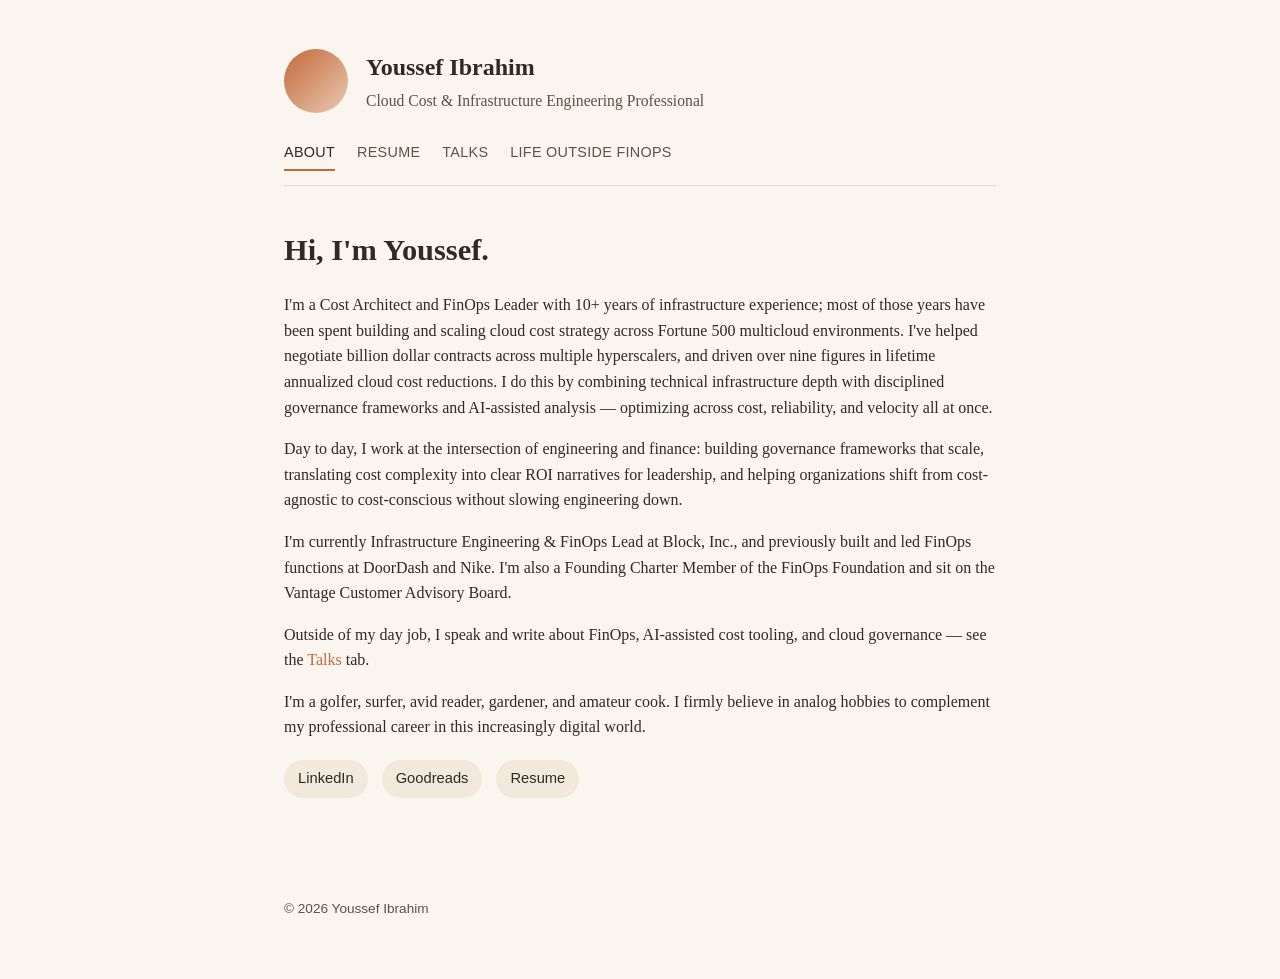
==== index.html @ 5b2ead0a "Initial site: About, Resume, Talks, Life Outside FinOps" ====
<!DOCTYPE html>
<html lang="en">
<head>
<meta charset="UTF-8">
<meta name="viewport" content="width=device-width, initial-scale=1.0">
<title>Youssef Ibrahim</title>
<link rel="stylesheet" href="style.css">
</head>
<body>

<header class="site-header">
  <div class="brand-row">
    <div class="avatar"></div>
    <div>
      <p class="brand-name">Youssef Ibrahim</p>
      <p class="brand-tagline">Cloud Cost &amp; Infrastructure Engineering Professional</p>
    </div>
  </div>
  <nav class="site-nav">
    <a href="index.html" class="active">About</a>
    <a href="resume.html">Resume</a>
    <a href="talks.html">Talks</a>
    <a href="outside.html">Life Outside FinOps</a>
  </nav>
</header>

<main class="wrap">
  <h1>Hi, I'm Youssef.</h1>

  <p>I'm a Cost Architect and FinOps Leader with 10+ years of infrastructure experience; most
  of those years have been spent building and scaling cloud cost strategy across Fortune 500
  multicloud environments. I've helped negotiate billion dollar contracts across multiple
  hyperscalers, and driven over nine figures in lifetime annualized cloud cost reductions. I
  do this by combining technical infrastructure depth with disciplined governance frameworks
  and AI-assisted analysis &mdash; optimizing across cost, reliability, and velocity all at
  once.</p>

  <p>Day to day, I work at the intersection of engineering and finance: building governance
  frameworks that scale, translating cost complexity into clear ROI narratives for
  leadership, and helping organizations shift from cost-agnostic to cost-conscious without
  slowing engineering down.</p>

  <p>I'm currently Infrastructure Engineering &amp; FinOps Lead at Block, Inc., and previously
  built and led FinOps functions at DoorDash and Nike. I'm also a Founding Charter Member of
  the FinOps Foundation and sit on the Vantage Customer Advisory Board.</p>

  <p>Outside of my day job, I speak and write about FinOps, AI-assisted cost tooling, and
  cloud governance &mdash; see the <a href="talks.html">Talks</a> tab.</p>

  <p>I'm a golfer, surfer, avid reader, gardener, and amateur cook. I firmly believe in analog
  hobbies to complement my professional career in this increasingly digital world.</p>

  <div class="links-row">
    <a href="https://www.linkedin.com/in/yousseftibrahim/" target="_blank" rel="noopener">LinkedIn</a>
    <a href="https://www.goodreads.com/user/show/31605655-youssef-ibrahim" target="_blank" rel="noopener">Goodreads</a>
    <a href="resume.html">Resume</a>
  </div>
</main>

<footer class="site-footer">
  &copy; <span id="year"></span> Youssef Ibrahim
</footer>

<script>document.getElementById('year').textContent = new Date().getFullYear();</script>
</body>
</html>
---- style.css ----
:root {
  --cream: #faf6ef;
  --cream-deep: #f1e9db;
  --ink: #2e2a24;
  --ink-soft: #5a5346;
  --accent: #c4693a;
  --accent-soft: #e8c9b3;
  --line: #e4dac8;
  --max: 760px;
}

* { box-sizing: border-box; }

html, body {
  margin: 0;
  padding: 0;
  background: var(--cream);
  color: var(--ink);
  font-family: "Iowan Old Style", "Palatino Linotype", Palatino, Georgia, serif;
  line-height: 1.6;
}

a { color: var(--accent); text-decoration: none; }
a:hover { text-decoration: underline; }

.wrap {
  max-width: var(--max);
  margin: 0 auto;
  padding: 0 24px 80px;
}

header.site-header {
  padding: 48px 24px 0;
  max-width: var(--max);
  margin: 0 auto;
}

.brand-row {
  display: flex;
  align-items: center;
  gap: 18px;
  margin-bottom: 28px;
}

.avatar {
  width: 64px;
  height: 64px;
  border-radius: 50%;
  background: linear-gradient(135deg, var(--accent), var(--accent-soft));
  flex-shrink: 0;
}

.brand-name {
  font-size: 1.5rem;
  font-weight: 600;
  margin: 0;
}

.brand-tagline {
  margin: 2px 0 0;
  color: var(--ink-soft);
  font-size: 0.98rem;
}

nav.site-nav {
  display: flex;
  gap: 22px;
  border-bottom: 1px solid var(--line);
  padding-bottom: 14px;
  margin-bottom: 40px;
  font-family: -apple-system, BlinkMacSystemFont, "Segoe UI", sans-serif;
  font-size: 0.9rem;
  letter-spacing: 0.02em;
  text-transform: uppercase;
}

nav.site-nav a {
  color: var(--ink-soft);
  padding-bottom: 4px;
}

nav.site-nav a.active {
  color: var(--ink);
  border-bottom: 2px solid var(--accent);
}

h1 {
  font-size: 1.9rem;
  margin: 0 0 18px;
}

h2 {
  font-size: 1.25rem;
  margin: 40px 0 12px;
  color: var(--ink);
  border-left: 3px solid var(--accent);
  padding-left: 10px;
}

h3 {
  font-size: 1.05rem;
  margin: 0 0 2px;
}

.meta {
  font-family: -apple-system, BlinkMacSystemFont, "Segoe UI", sans-serif;
  font-size: 0.85rem;
  color: var(--ink-soft);
  margin-bottom: 8px;
}

.card {
  background: var(--cream-deep);
  border-radius: 14px;
  padding: 20px 22px;
  margin-bottom: 18px;
}

.links-row {
  display: flex;
  flex-wrap: wrap;
  gap: 14px;
  margin: 20px 0 0;
  font-family: -apple-system, BlinkMacSystemFont, "Segoe UI", sans-serif;
  font-size: 0.92rem;
}

.links-row a {
  background: var(--cream-deep);
  padding: 7px 14px;
  border-radius: 999px;
  color: var(--ink);
}

.links-row a:hover { background: var(--accent-soft); text-decoration: none; }

.button {
  display: inline-block;
  background: var(--accent);
  color: #fff !important;
  padding: 9px 18px;
  border-radius: 999px;
  font-family: -apple-system, BlinkMacSystemFont, "Segoe UI", sans-serif;
  font-size: 0.9rem;
  margin-top: 10px;
}
.button:hover { text-decoration: none; opacity: 0.9; }

.talk-thumb {
  display: block;
  width: 100%;
  border-radius: 10px;
  margin-bottom: 14px;
  aspect-ratio: 16 / 9;
  object-fit: cover;
}

ul.tight { margin: 6px 0 0; padding-left: 20px; }
ul.tight li { margin-bottom: 6px; }

.skills-grid {
  display: grid;
  gap: 14px;
}

.skill-cat {
  font-family: -apple-system, BlinkMacSystemFont, "Segoe UI", sans-serif;
}

.skill-cat b { color: var(--ink); }
.skill-cat span { color: var(--ink-soft); }

footer.site-footer {
  max-width: var(--max);
  margin: 0 auto;
  padding: 20px 24px 60px;
  color: var(--ink-soft);
  font-size: 0.85rem;
  font-family: -apple-system, BlinkMacSystemFont, "Segoe UI", sans-serif;
}
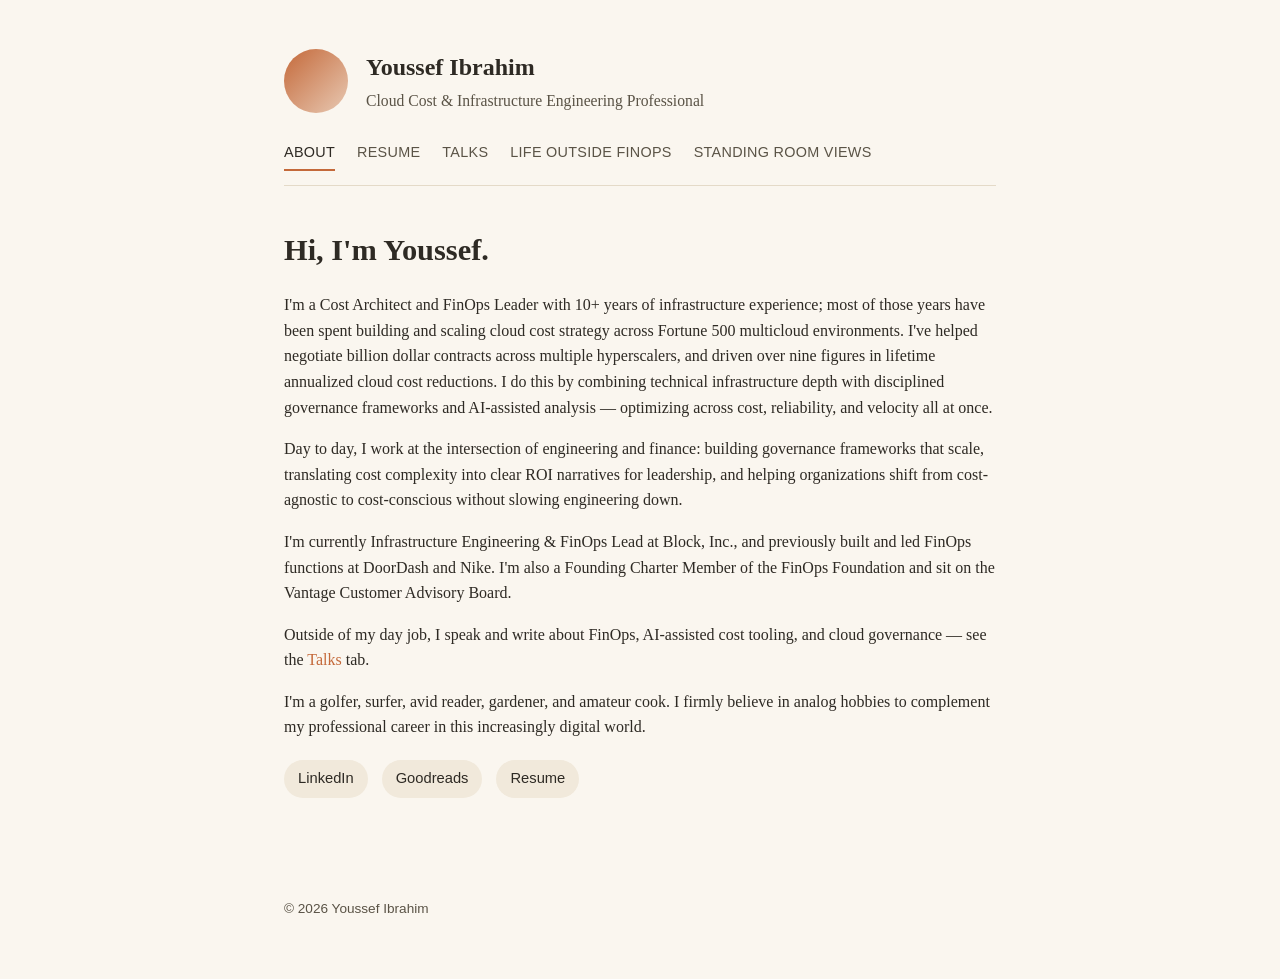
==== commit 3d010686: "Add Standing Room Views to main site nav" ====
--- a/index.html
+++ b/index.html
@@ -21,6 +21,7 @@
     <a href="resume.html">Resume</a>
     <a href="talks.html">Talks</a>
     <a href="outside.html">Life Outside FinOps</a>
+    <a href="https://yti93.github.io/standing-room-views/">Standing Room Views</a>
   </nav>
 </header>
 
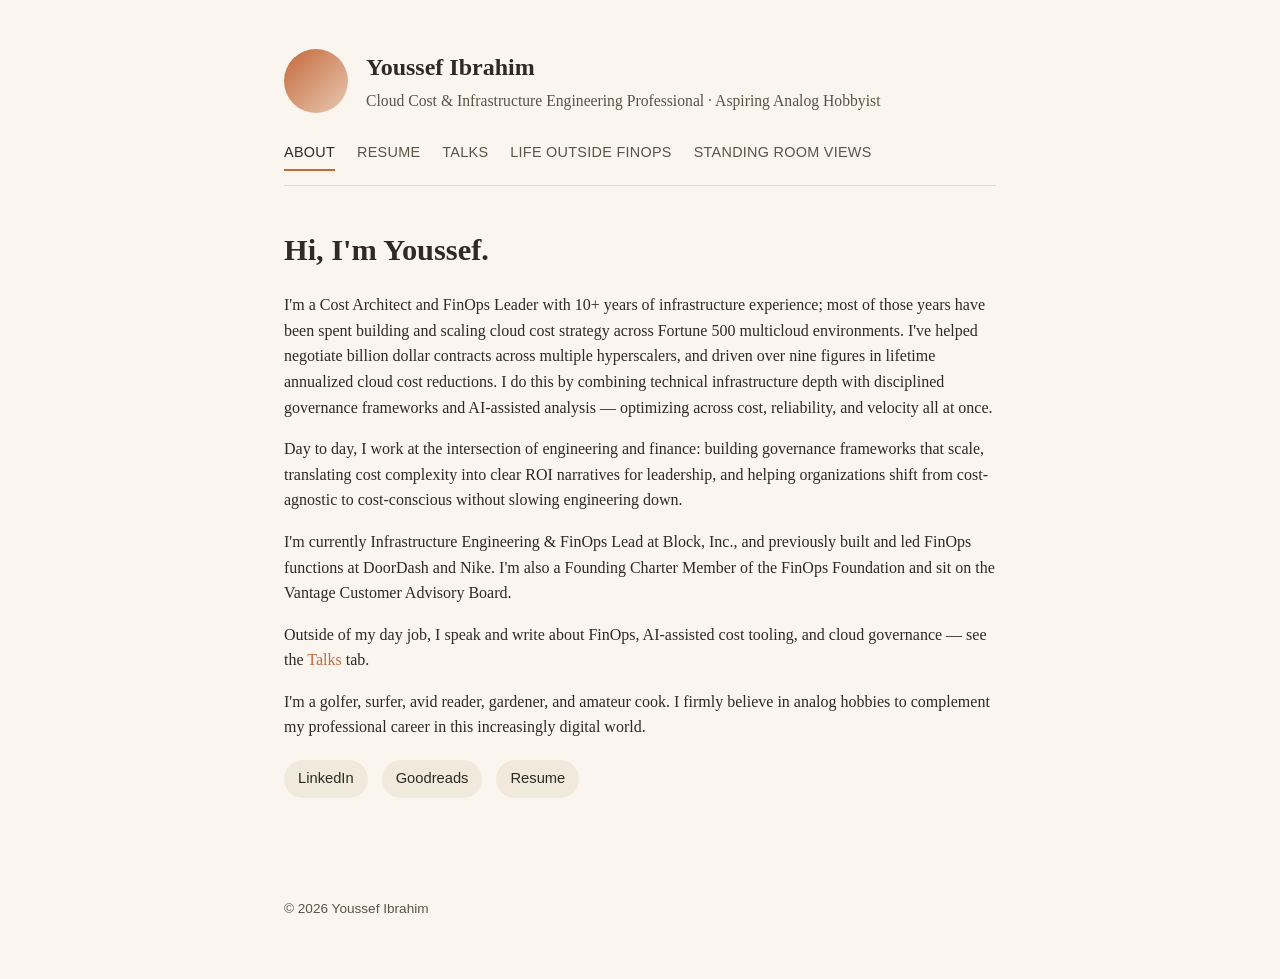
==== commit c68424c1: "Add 'Aspiring Analog Hobbyist' to header tagline" ====
--- a/index.html
+++ b/index.html
@@ -13,7 +13,7 @@
     <div class="avatar"></div>
     <div>
       <p class="brand-name">Youssef Ibrahim</p>
-      <p class="brand-tagline">Cloud Cost &amp; Infrastructure Engineering Professional</p>
+      <p class="brand-tagline">Cloud Cost &amp; Infrastructure Engineering Professional &middot; Aspiring Analog Hobbyist</p>
     </div>
   </div>
   <nav class="site-nav">
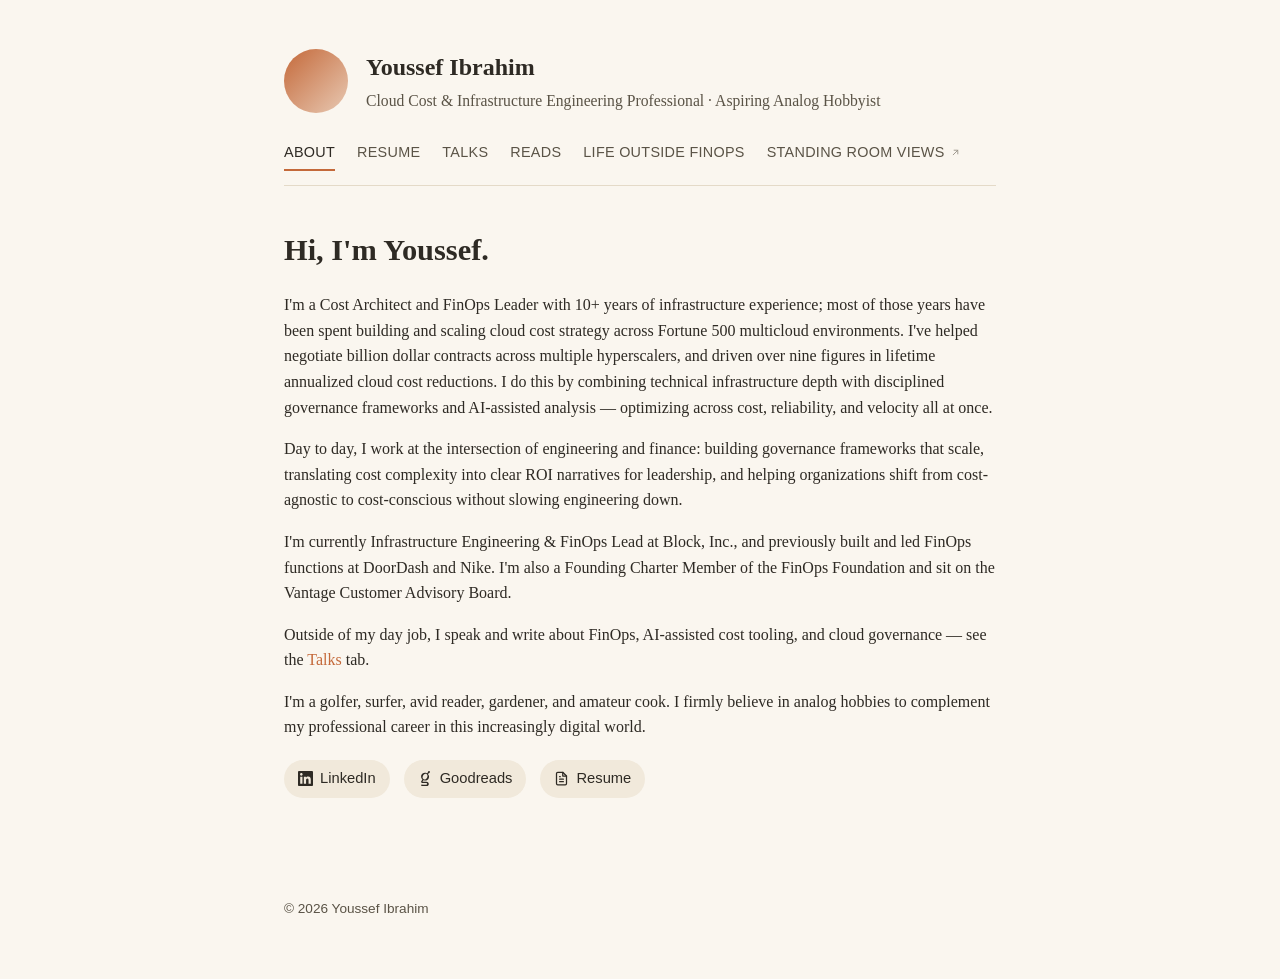
==== commit 2feab1a1: "Add icon-based external links and a Reads tab Adds inline SVG icons to external links (LinkedIn, Goo" ====
--- a/index.html
+++ b/index.html
@@ -20,8 +20,9 @@
     <a href="index.html" class="active">About</a>
     <a href="resume.html">Resume</a>
     <a href="talks.html">Talks</a>
+    <a href="reads.html">Reads</a>
     <a href="outside.html">Life Outside FinOps</a>
-    <a href="https://yti93.github.io/standing-room-views/">Standing Room Views</a>
+    <a href="https://yti93.github.io/standing-room-views/">Standing Room Views<svg class="nav-external-icon" fill="none" stroke="currentColor" stroke-width="2" stroke-linecap="round" stroke-linejoin="round" viewBox="0 0 24 24" xmlns="http://www.w3.org/2000/svg"><path d="M7 17L17 7M9 7h8v8"/></svg></a>
   </nav>
 </header>
 
@@ -52,9 +53,18 @@
   hobbies to complement my professional career in this increasingly digital world.</p>
 
   <div class="links-row">
-    <a href="https://www.linkedin.com/in/yousseftibrahim/" target="_blank" rel="noopener">LinkedIn</a>
-    <a href="https://www.goodreads.com/user/show/31605655-youssef-ibrahim" target="_blank" rel="noopener">Goodreads</a>
-    <a href="resume.html">Resume</a>
+    <a href="https://www.linkedin.com/in/yousseftibrahim/" target="_blank" rel="noopener">
+      <svg fill="currentColor" role="img" viewBox="0 0 24 24" xmlns="http://www.w3.org/2000/svg"><title>LinkedIn</title><path d="M20.447 20.452h-3.554v-5.569c0-1.328-.027-3.037-1.852-3.037-1.853 0-2.136 1.445-2.136 2.939v5.667H9.351V9h3.414v1.561h.046c.477-.9 1.637-1.85 3.37-1.85 3.601 0 4.267 2.37 4.267 5.455v6.286zM5.337 7.433c-1.144 0-2.063-.926-2.063-2.065 0-1.138.92-2.063 2.063-2.063 1.14 0 2.064.925 2.064 2.063 0 1.139-.925 2.065-2.064 2.065zm1.782 13.019H3.555V9h3.564v11.452zM22.225 0H1.771C.792 0 0 .774 0 1.729v20.542C0 23.227.792 24 1.771 24h20.451C23.2 24 24 23.227 24 22.271V1.729C24 .774 23.2 0 22.222 0h.003z"/></svg>
+      LinkedIn
+    </a>
+    <a href="https://www.goodreads.com/user/show/31605655-youssef-ibrahim" target="_blank" rel="noopener">
+      <svg fill="currentColor" role="img" viewBox="0 0 24 24" xmlns="http://www.w3.org/2000/svg"><title>Goodreads</title><path d="M17.346.026c.422-.083.859.037 1.179.325.346.284.55.705.557 1.153-.023.457-.247.88-.612 1.156l-2.182 1.748a.601.601 0 0 0-.255.43.52.52 0 0 0 .11.424 5.886 5.886 0 0 1 .832 6.58c-1.394 2.79-4.503 3.99-7.501 2.927a.792.792 0 0 0-.499-.01c-.224.07-.303.18-.453.383l-.014.02-.941 1.254s-.792.985.457.935c3.027-.119 3.817-.119 5.439-.01 2.641.18 3.806 1.903 3.806 3.275 0 1.623-1.036 3.383-3.809 3.383a117.46 117.46 0 0 0-5.517-.03c-.31.005-.597.013-.835.02-.228.006-.41.011-.52.011-.712 0-1.648-.186-1.66-1.068-.008-.729.624-1.12 1.11-1.172.43-.045.815.007 1.24.064.252.034.518.07.815.088.185.011.366.025.552.038.53.038 1.102.08 1.926.087.427.005.759.01 1.025.015.695.012.941.016 1.28-.015 1.248-.112 1.832-.61 1.832-1.376 0-.805-.584-1.264-1.698-1.414-1.564-.213-2.33-.163-3.72-.074a87.66 87.66 0 0 1-1.669.095c-.608.029-2.449.026-2.682-1.492-.053-.416-.073-1.116.807-2.325l.75-1.003c.36-.49.582-.898.053-1.559 0 0-.39-.468-.52-.638-1.215-1.587-1.512-4.08-.448-6.114 1.577-3.011 5.4-4.26 8.37-2.581.253.143.438.203.655.163.201-.032.27-.167.363-.344.02-.04.042-.082.067-.126.004-.01.241-.465.535-1.028l.734-1.41a1.493 1.493 0 0 1 1.041-.785ZM9.193 13.243c1.854.903 3.912.208 5.254-2.47 1.352-2.699.827-5.11-1.041-6.023C10.918 3.537 8.81 5.831 8.017 7.41c-1.355 2.698-.717 4.886 1.147 5.818Z"/></svg>
+      Goodreads
+    </a>
+    <a href="resume.html">
+      <svg fill="none" stroke="currentColor" stroke-width="2" stroke-linecap="round" stroke-linejoin="round" viewBox="0 0 24 24" xmlns="http://www.w3.org/2000/svg"><path d="M14 2H6a2 2 0 0 0-2 2v16a2 2 0 0 0 2 2h12a2 2 0 0 0 2-2V8z"/><path d="M14 2v6h6"/><path d="M9 13h6M9 17h6M9 9h1"/></svg>
+      Resume
+    </a>
   </div>
 </main>
 
--- a/style.css
+++ b/style.css
@@ -84,6 +84,14 @@
   border-bottom: 2px solid var(--accent);
 }
 
+.nav-external-icon {
+  width: 11px;
+  height: 11px;
+  margin-left: 5px;
+  vertical-align: -1px;
+  opacity: 0.6;
+}
+
 h1 {
   font-size: 1.9rem;
   margin: 0 0 18px;
@@ -116,6 +124,23 @@
   margin-bottom: 18px;
 }
 
+.card-header {
+  display: flex;
+  align-items: center;
+  gap: 12px;
+}
+
+.company-logo {
+  height: 36px;
+  width: auto;
+  max-width: 100px;
+  border-radius: 8px;
+  background: #fff;
+  padding: 4px;
+  flex-shrink: 0;
+  object-fit: contain;
+}
+
 .links-row {
   display: flex;
   flex-wrap: wrap;
@@ -126,6 +151,9 @@
 }
 
 .links-row a {
+  display: inline-flex;
+  align-items: center;
+  gap: 7px;
   background: var(--cream-deep);
   padding: 7px 14px;
   border-radius: 999px;
@@ -133,6 +161,12 @@
 }
 
 .links-row a:hover { background: var(--accent-soft); text-decoration: none; }
+
+.links-row svg {
+  width: 15px;
+  height: 15px;
+  flex-shrink: 0;
+}
 
 .button {
   display: inline-block;
@@ -170,6 +204,91 @@
 .skill-cat b { color: var(--ink); }
 .skill-cat span { color: var(--ink-soft); }
 
+.reads-stats {
+  display: flex;
+  flex-wrap: wrap;
+  gap: 12px;
+  margin: 28px 0 8px;
+}
+
+.reads-stat {
+  flex: 1 1 130px;
+  background: linear-gradient(160deg, var(--cream-deep), var(--accent-soft));
+  border-radius: 12px;
+  padding: 16px 18px;
+  text-align: center;
+}
+
+.reads-stat-num {
+  display: block;
+  font-family: "Iowan Old Style", "Palatino Linotype", Palatino, Georgia, serif;
+  font-size: 1.7rem;
+  font-weight: 700;
+  color: var(--accent);
+  line-height: 1.1;
+}
+
+.reads-stat-label {
+  display: block;
+  margin-top: 4px;
+  font-family: -apple-system, BlinkMacSystemFont, "Segoe UI", sans-serif;
+  font-size: 0.75rem;
+  text-transform: uppercase;
+  letter-spacing: 0.04em;
+  color: var(--ink-soft);
+}
+
+.reads-grid {
+  column-count: 2;
+  column-gap: 20px;
+  margin-top: 32px;
+}
+
+@media (max-width: 640px) {
+  .reads-grid { column-count: 1; }
+}
+
+.book-card {
+  display: flex;
+  gap: 14px;
+  align-items: flex-start;
+  break-inside: avoid;
+}
+
+.book-cover {
+  width: 84px;
+  flex-shrink: 0;
+  border-radius: 4px;
+  box-shadow: 0 8px 18px -6px rgba(46, 42, 36, 0.4);
+  transition: transform 0.15s ease;
+}
+
+.book-card:hover .book-cover {
+  transform: translateY(-3px) rotate(-1.5deg);
+}
+
+.book-info h3 {
+  font-size: 1rem;
+  line-height: 1.3;
+}
+
+.book-stars {
+  color: var(--accent);
+  letter-spacing: 1px;
+}
+
+.book-review {
+  margin: 10px 0 0;
+  padding-left: 12px;
+  border-left: 2px solid var(--accent-soft);
+  font-size: 0.88rem;
+  font-style: italic;
+  color: var(--ink-soft);
+}
+
+.book-review p { margin: 0 0 8px; }
+.book-review p:last-child { margin-bottom: 0; }
+
 footer.site-footer {
   max-width: var(--max);
   margin: 0 auto;
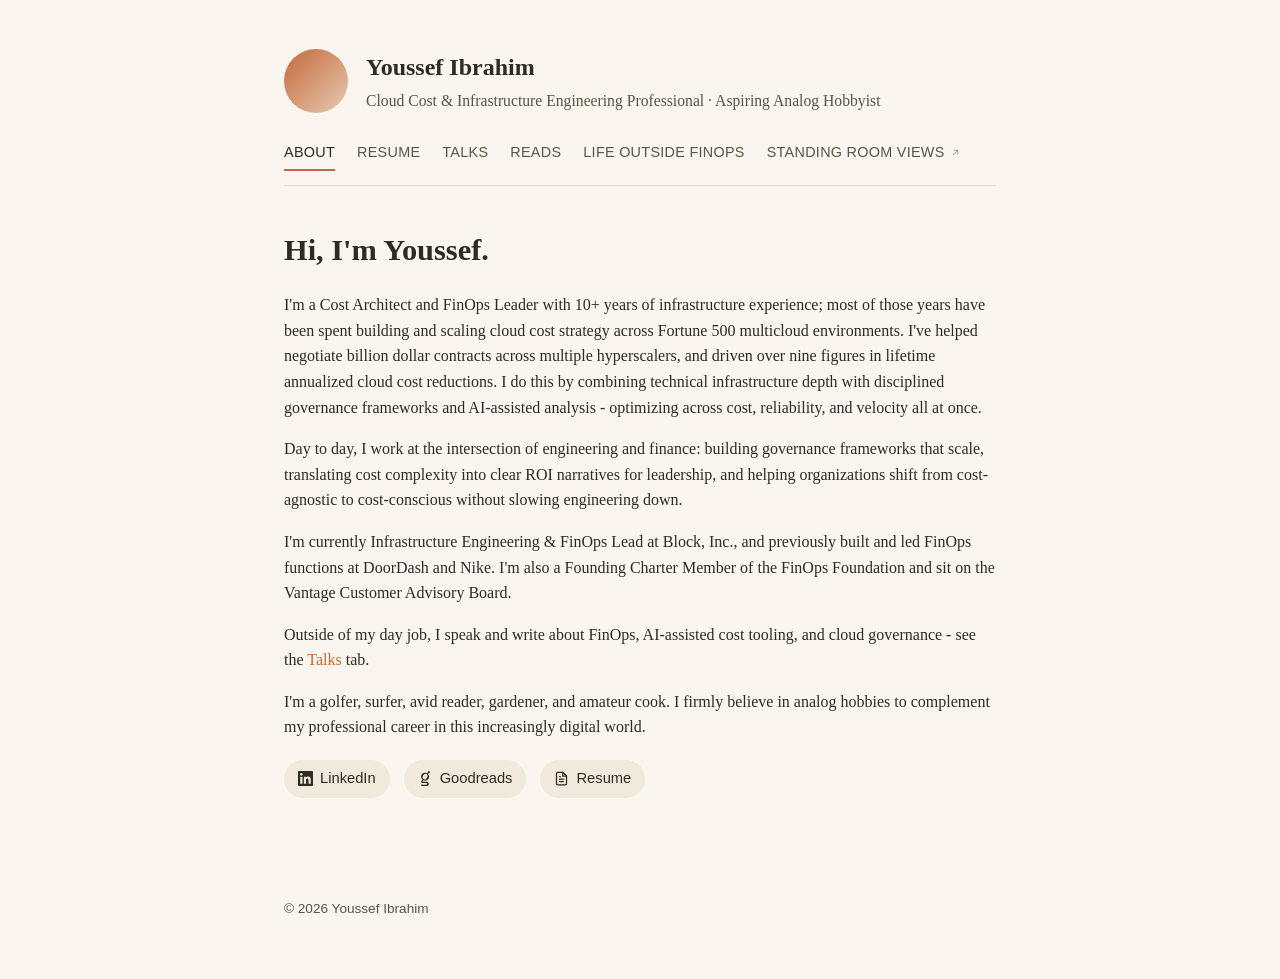
==== commit 93e6ecbb: "Replace em dashes with regular hyphens Co-Authored-By: Claude Sonnet 5 <noreply@anthropic.com> Claud" ====
--- a/index.html
+++ b/index.html
@@ -34,7 +34,7 @@
   multicloud environments. I've helped negotiate billion dollar contracts across multiple
   hyperscalers, and driven over nine figures in lifetime annualized cloud cost reductions. I
   do this by combining technical infrastructure depth with disciplined governance frameworks
-  and AI-assisted analysis &mdash; optimizing across cost, reliability, and velocity all at
+  and AI-assisted analysis - optimizing across cost, reliability, and velocity all at
   once.</p>
 
   <p>Day to day, I work at the intersection of engineering and finance: building governance
@@ -47,7 +47,7 @@
   the FinOps Foundation and sit on the Vantage Customer Advisory Board.</p>
 
   <p>Outside of my day job, I speak and write about FinOps, AI-assisted cost tooling, and
-  cloud governance &mdash; see the <a href="talks.html">Talks</a> tab.</p>
+  cloud governance - see the <a href="talks.html">Talks</a> tab.</p>
 
   <p>I'm a golfer, surfer, avid reader, gardener, and amateur cook. I firmly believe in analog
   hobbies to complement my professional career in this increasingly digital world.</p>
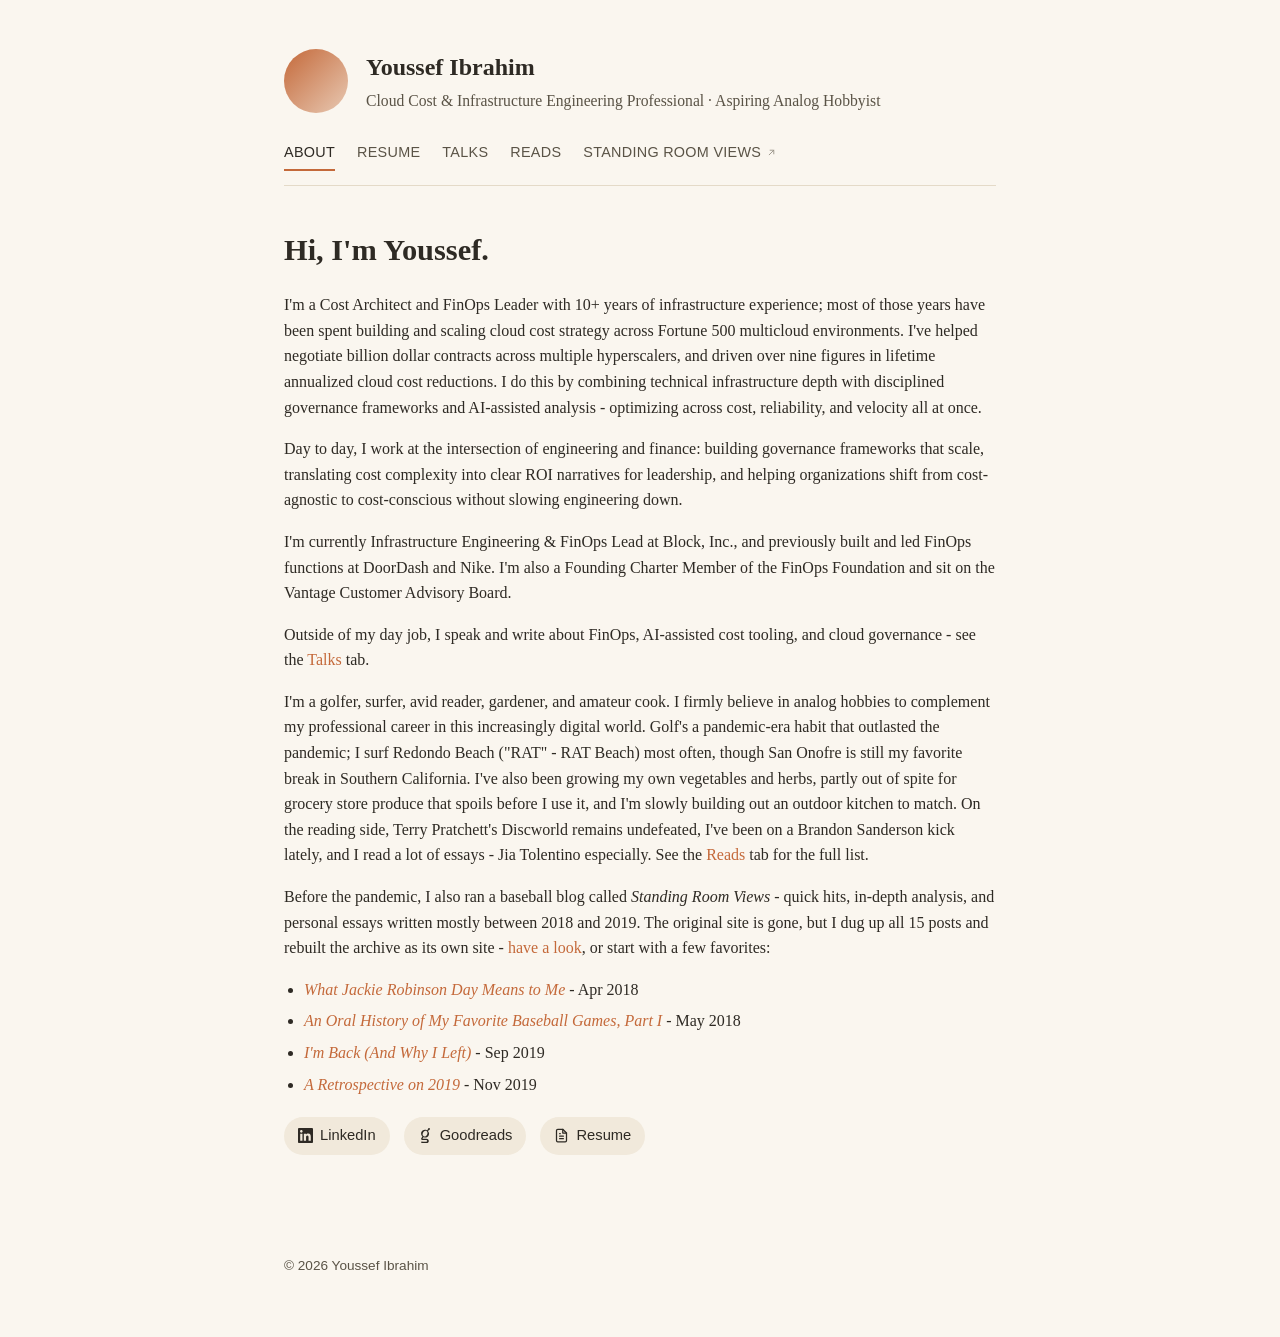
==== commit b3c33409: "Fold Life Outside FinOps into About, remove the standalone page Reads and the Standing Room Views ar" ====
--- a/index.html
+++ b/index.html
@@ -21,7 +21,6 @@
     <a href="resume.html">Resume</a>
     <a href="talks.html">Talks</a>
     <a href="reads.html">Reads</a>
-    <a href="outside.html">Life Outside FinOps</a>
     <a href="https://yti93.github.io/standing-room-views/">Standing Room Views<svg class="nav-external-icon" fill="none" stroke="currentColor" stroke-width="2" stroke-linecap="round" stroke-linejoin="round" viewBox="0 0 24 24" xmlns="http://www.w3.org/2000/svg"><path d="M7 17L17 7M9 7h8v8"/></svg></a>
   </nav>
 </header>
@@ -50,7 +49,27 @@
   cloud governance - see the <a href="talks.html">Talks</a> tab.</p>
 
   <p>I'm a golfer, surfer, avid reader, gardener, and amateur cook. I firmly believe in analog
-  hobbies to complement my professional career in this increasingly digital world.</p>
+  hobbies to complement my professional career in this increasingly digital world. Golf's a
+  pandemic-era habit that outlasted the pandemic; I surf Redondo Beach ("RAT" - RAT Beach)
+  most often, though San Onofre is still my favorite break in Southern California. I've also
+  been growing my own vegetables and herbs, partly out of spite for grocery store produce that
+  spoils before I use it, and I'm slowly building out an outdoor kitchen to match. On the
+  reading side, Terry Pratchett's Discworld remains undefeated, I've been on a Brandon
+  Sanderson kick lately, and I read a lot of essays - Jia Tolentino especially. See the
+  <a href="reads.html">Reads</a> tab for the full list.</p>
+
+  <p>Before the pandemic, I also ran a baseball blog called <em>Standing Room Views</em> -
+  quick hits, in-depth analysis, and personal essays written mostly between 2018 and 2019. The
+  original site is gone, but I dug up all 15 posts and rebuilt the archive as its own site -
+  <a href="https://yti93.github.io/standing-room-views/" target="_blank" rel="noopener">have a
+  look</a>, or start with a few favorites:</p>
+
+  <ul class="tight">
+    <li><a href="https://yti93.github.io/standing-room-views/2018/04/22/what-jackie-robinson-day-means-to-me/" target="_blank" rel="noopener"><em>What Jackie Robinson Day Means to Me</em></a> - Apr 2018</li>
+    <li><a href="https://yti93.github.io/standing-room-views/2018/05/10/an-oral-history-of-my-favorite-baseball-games-part-i/" target="_blank" rel="noopener"><em>An Oral History of My Favorite Baseball Games, Part I</em></a> - May 2018</li>
+    <li><a href="https://yti93.github.io/standing-room-views/2019/09/30/im-back-and-why-i-left/" target="_blank" rel="noopener"><em>I'm Back (And Why I Left)</em></a> - Sep 2019</li>
+    <li><a href="https://yti93.github.io/standing-room-views/2019/11/05/a-retrospective-on-2019/" target="_blank" rel="noopener"><em>A Retrospective on 2019</em></a> - Nov 2019</li>
+  </ul>
 
   <div class="links-row">
     <a href="https://www.linkedin.com/in/yousseftibrahim/" target="_blank" rel="noopener">
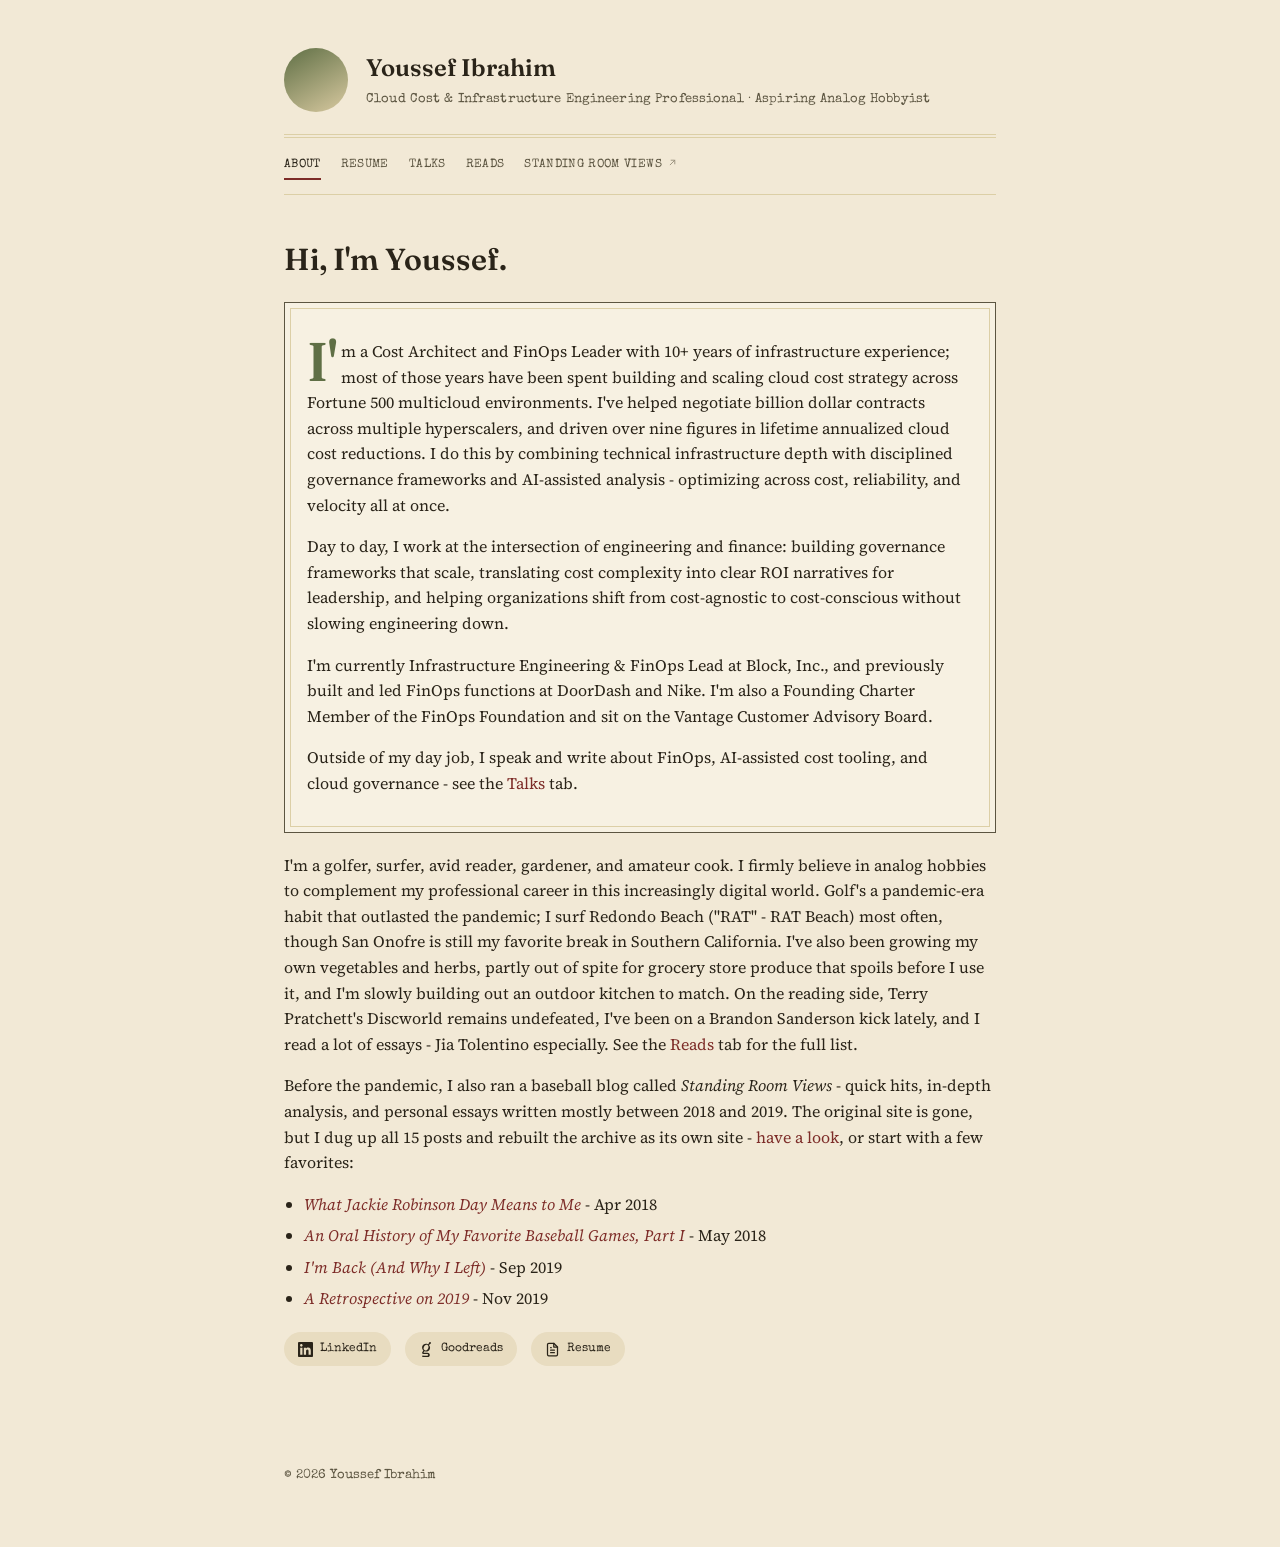
==== commit f809711c: "Apply the Herbarium theme site-wide Replaces the cream/terracotta look with the approved Herbarium d" ====
--- a/index.html
+++ b/index.html
@@ -4,6 +4,7 @@
 <meta charset="UTF-8">
 <meta name="viewport" content="width=device-width, initial-scale=1.0">
 <title>Youssef Ibrahim</title>
+<link rel="stylesheet" href="https://fonts.googleapis.com/css2?family=Fraunces:ital,opsz,wght@0,9..144,440;0,9..144,600;1,9..144,500&family=Source+Serif+4:opsz,wght@8..60,400;8..60,600&family=Cormorant+Garamond:ital,wght@0,500;1,500;1,600&family=Special+Elite&display=swap">
 <link rel="stylesheet" href="style.css">
 </head>
 <body>
@@ -16,6 +17,7 @@
       <p class="brand-tagline">Cloud Cost &amp; Infrastructure Engineering Professional &middot; Aspiring Analog Hobbyist</p>
     </div>
   </div>
+  <div class="rule-pair"></div>
   <nav class="site-nav">
     <a href="index.html" class="active">About</a>
     <a href="resume.html">Resume</a>
@@ -28,25 +30,27 @@
 <main class="wrap">
   <h1>Hi, I'm Youssef.</h1>
 
-  <p>I'm a Cost Architect and FinOps Leader with 10+ years of infrastructure experience; most
-  of those years have been spent building and scaling cloud cost strategy across Fortune 500
-  multicloud environments. I've helped negotiate billion dollar contracts across multiple
-  hyperscalers, and driven over nine figures in lifetime annualized cloud cost reductions. I
-  do this by combining technical infrastructure depth with disciplined governance frameworks
-  and AI-assisted analysis - optimizing across cost, reliability, and velocity all at
-  once.</p>
+  <div class="card dropcap">
+    <p>I'm a Cost Architect and FinOps Leader with 10+ years of infrastructure experience; most
+    of those years have been spent building and scaling cloud cost strategy across Fortune 500
+    multicloud environments. I've helped negotiate billion dollar contracts across multiple
+    hyperscalers, and driven over nine figures in lifetime annualized cloud cost reductions. I
+    do this by combining technical infrastructure depth with disciplined governance frameworks
+    and AI-assisted analysis - optimizing across cost, reliability, and velocity all at
+    once.</p>
 
-  <p>Day to day, I work at the intersection of engineering and finance: building governance
-  frameworks that scale, translating cost complexity into clear ROI narratives for
-  leadership, and helping organizations shift from cost-agnostic to cost-conscious without
-  slowing engineering down.</p>
+    <p>Day to day, I work at the intersection of engineering and finance: building governance
+    frameworks that scale, translating cost complexity into clear ROI narratives for
+    leadership, and helping organizations shift from cost-agnostic to cost-conscious without
+    slowing engineering down.</p>
 
-  <p>I'm currently Infrastructure Engineering &amp; FinOps Lead at Block, Inc., and previously
-  built and led FinOps functions at DoorDash and Nike. I'm also a Founding Charter Member of
-  the FinOps Foundation and sit on the Vantage Customer Advisory Board.</p>
+    <p>I'm currently Infrastructure Engineering &amp; FinOps Lead at Block, Inc., and previously
+    built and led FinOps functions at DoorDash and Nike. I'm also a Founding Charter Member of
+    the FinOps Foundation and sit on the Vantage Customer Advisory Board.</p>
 
-  <p>Outside of my day job, I speak and write about FinOps, AI-assisted cost tooling, and
-  cloud governance - see the <a href="talks.html">Talks</a> tab.</p>
+    <p>Outside of my day job, I speak and write about FinOps, AI-assisted cost tooling, and
+    cloud governance - see the <a href="talks.html">Talks</a> tab.</p>
+  </div>
 
   <p>I'm a golfer, surfer, avid reader, gardener, and amateur cook. I firmly believe in analog
   hobbies to complement my professional career in this increasingly digital world. Golf's a
--- a/style.css
+++ b/style.css
@@ -1,12 +1,18 @@
 :root {
-  --cream: #faf6ef;
-  --cream-deep: #f1e9db;
-  --ink: #2e2a24;
-  --ink-soft: #5a5346;
-  --accent: #c4693a;
-  --accent-soft: #e8c9b3;
-  --line: #e4dac8;
+  --cream: #f2e9d6;
+  --cream-deep: #e8dcc0;
+  --specimen: #f7f1e2;
+  --ink: #2a2419;
+  --ink-soft: #5c5541;
+  --accent: #5f6f45;
+  --accent-deep: #7d2c28;
+  --accent-soft: #d8c9a0;
+  --line: #dccfa6;
   --max: 760px;
+  --font-display: 'Fraunces', "Iowan Old Style", Georgia, serif;
+  --font-body: 'Source Serif 4', "Iowan Old Style", Georgia, serif;
+  --font-tagline: 'Cormorant Garamond', Georgia, serif;
+  --font-label: 'Special Elite', "Courier New", monospace;
 }
 
 * { box-sizing: border-box; }
@@ -16,11 +22,11 @@
   padding: 0;
   background: var(--cream);
   color: var(--ink);
-  font-family: "Iowan Old Style", "Palatino Linotype", Palatino, Georgia, serif;
+  font-family: var(--font-body);
   line-height: 1.6;
 }
 
-a { color: var(--accent); text-decoration: none; }
+a { color: var(--accent-deep); text-decoration: none; }
 a:hover { text-decoration: underline; }
 
 .wrap {
@@ -39,38 +45,49 @@
   display: flex;
   align-items: center;
   gap: 18px;
-  margin-bottom: 28px;
+  margin-bottom: 22px;
 }
 
 .avatar {
   width: 64px;
   height: 64px;
   border-radius: 50%;
-  background: linear-gradient(135deg, var(--accent), var(--accent-soft));
+  background: linear-gradient(150deg, var(--accent), var(--accent-soft));
   flex-shrink: 0;
 }
 
 .brand-name {
+  font-family: var(--font-display);
   font-size: 1.5rem;
   font-weight: 600;
   margin: 0;
 }
 
 .brand-tagline {
-  margin: 2px 0 0;
-  color: var(--ink-soft);
-  font-size: 0.98rem;
+  margin: 3px 0 0;
+  color: var(--ink-soft);
+  font-family: var(--font-label);
+  font-size: 0.8rem;
+  letter-spacing: 0.01em;
+}
+
+.rule-pair {
+  border-top: 1px solid var(--line);
+  border-bottom: 1px solid var(--line);
+  height: 4px;
+  margin: 0 0 18px;
 }
 
 nav.site-nav {
   display: flex;
-  gap: 22px;
+  flex-wrap: wrap;
+  gap: 20px;
   border-bottom: 1px solid var(--line);
   padding-bottom: 14px;
   margin-bottom: 40px;
-  font-family: -apple-system, BlinkMacSystemFont, "Segoe UI", sans-serif;
-  font-size: 0.9rem;
-  letter-spacing: 0.02em;
+  font-family: var(--font-label);
+  font-size: 0.72rem;
+  letter-spacing: 0.03em;
   text-transform: uppercase;
 }
 
@@ -81,7 +98,7 @@
 
 nav.site-nav a.active {
   color: var(--ink);
-  border-bottom: 2px solid var(--accent);
+  border-bottom: 2px solid var(--accent-deep);
 }
 
 .nav-external-icon {
@@ -93,48 +110,79 @@
 }
 
 h1 {
+  font-family: var(--font-display);
+  font-weight: 600;
   font-size: 1.9rem;
   margin: 0 0 18px;
+  text-wrap: balance;
 }
 
 h2 {
+  font-family: var(--font-display);
+  font-weight: 600;
   font-size: 1.25rem;
-  margin: 40px 0 12px;
+  margin: 40px 0 14px;
   color: var(--ink);
-  border-left: 3px solid var(--accent);
+  border-left: 3px solid var(--accent-deep);
   padding-left: 10px;
 }
 
 h3 {
+  font-family: var(--font-display);
+  font-weight: 600;
   font-size: 1.05rem;
   margin: 0 0 2px;
 }
 
 .meta {
-  font-family: -apple-system, BlinkMacSystemFont, "Segoe UI", sans-serif;
-  font-size: 0.85rem;
+  font-family: var(--font-label);
+  font-size: 0.72rem;
+  letter-spacing: 0.02em;
+  text-transform: uppercase;
   color: var(--ink-soft);
   margin-bottom: 8px;
 }
 
+.dropcap p:first-of-type::first-letter {
+  float: left;
+  font-family: var(--font-display);
+  font-size: 3.4em;
+  line-height: 0.78;
+  padding: 0.04em 0.08em 0 0;
+  color: var(--accent);
+  font-weight: 600;
+}
+
 .card {
-  background: var(--cream-deep);
-  border-radius: 14px;
-  padding: 20px 22px;
-  margin-bottom: 18px;
+  background: var(--specimen);
+  border: 1px solid var(--ink-soft);
+  padding: 20px 22px 19px;
+  margin-bottom: 20px;
+  position: relative;
+}
+
+.card::before {
+  content: "";
+  position: absolute;
+  inset: 5px;
+  border: 1px solid var(--line);
+  pointer-events: none;
 }
 
 .card-header {
   display: flex;
   align-items: center;
   gap: 12px;
-}
+  position: relative;
+}
+
+.card > *:not(.card-header) { position: relative; }
 
 .company-logo {
   height: 36px;
   width: auto;
   max-width: 100px;
-  border-radius: 8px;
+  border-radius: 6px;
   background: #fff;
   padding: 4px;
   flex-shrink: 0;
@@ -146,8 +194,8 @@
   flex-wrap: wrap;
   gap: 14px;
   margin: 20px 0 0;
-  font-family: -apple-system, BlinkMacSystemFont, "Segoe UI", sans-serif;
-  font-size: 0.92rem;
+  font-family: var(--font-label);
+  font-size: 0.78rem;
 }
 
 .links-row a {
@@ -170,12 +218,12 @@
 
 .button {
   display: inline-block;
-  background: var(--accent);
+  background: var(--accent-deep);
   color: #fff !important;
   padding: 9px 18px;
   border-radius: 999px;
-  font-family: -apple-system, BlinkMacSystemFont, "Segoe UI", sans-serif;
-  font-size: 0.9rem;
+  font-family: var(--font-label);
+  font-size: 0.8rem;
   margin-top: 10px;
 }
 .button:hover { text-decoration: none; opacity: 0.9; }
@@ -183,10 +231,11 @@
 .talk-thumb {
   display: block;
   width: 100%;
-  border-radius: 10px;
+  border-radius: 4px;
   margin-bottom: 14px;
   aspect-ratio: 16 / 9;
   object-fit: cover;
+  position: relative;
 }
 
 ul.tight { margin: 6px 0 0; padding-left: 20px; }
@@ -198,10 +247,10 @@
 }
 
 .skill-cat {
-  font-family: -apple-system, BlinkMacSystemFont, "Segoe UI", sans-serif;
-}
-
-.skill-cat b { color: var(--ink); }
+  font-family: var(--font-body);
+}
+
+.skill-cat b { font-family: var(--font-display); color: var(--ink); }
 .skill-cat span { color: var(--ink-soft); }
 
 .reads-stats {
@@ -214,27 +263,27 @@
 .reads-stat {
   flex: 1 1 130px;
   background: linear-gradient(160deg, var(--cream-deep), var(--accent-soft));
-  border-radius: 12px;
-  padding: 16px 18px;
+  border: 1px solid var(--line);
+  padding: 15px 17px;
   text-align: center;
 }
 
 .reads-stat-num {
   display: block;
-  font-family: "Iowan Old Style", "Palatino Linotype", Palatino, Georgia, serif;
-  font-size: 1.7rem;
+  font-family: var(--font-display);
+  font-size: 1.6rem;
   font-weight: 700;
-  color: var(--accent);
+  color: var(--accent-deep);
   line-height: 1.1;
 }
 
 .reads-stat-label {
   display: block;
   margin-top: 4px;
-  font-family: -apple-system, BlinkMacSystemFont, "Segoe UI", sans-serif;
-  font-size: 0.75rem;
+  font-family: var(--font-label);
+  font-size: 0.65rem;
   text-transform: uppercase;
-  letter-spacing: 0.04em;
+  letter-spacing: 0.03em;
   color: var(--ink-soft);
 }
 
@@ -258,9 +307,10 @@
 .book-cover {
   width: 84px;
   flex-shrink: 0;
-  border-radius: 4px;
-  box-shadow: 0 8px 18px -6px rgba(46, 42, 36, 0.4);
+  border-radius: 3px;
+  box-shadow: 0 8px 18px -6px rgba(42, 36, 25, 0.4);
   transition: transform 0.15s ease;
+  position: relative;
 }
 
 .book-card:hover .book-cover {
@@ -273,7 +323,7 @@
 }
 
 .book-stars {
-  color: var(--accent);
+  color: var(--accent-deep);
   letter-spacing: 1px;
 }
 
@@ -294,6 +344,6 @@
   margin: 0 auto;
   padding: 20px 24px 60px;
   color: var(--ink-soft);
-  font-size: 0.85rem;
-  font-family: -apple-system, BlinkMacSystemFont, "Segoe UI", sans-serif;
-}
+  font-size: 0.8rem;
+  font-family: var(--font-label);
+}
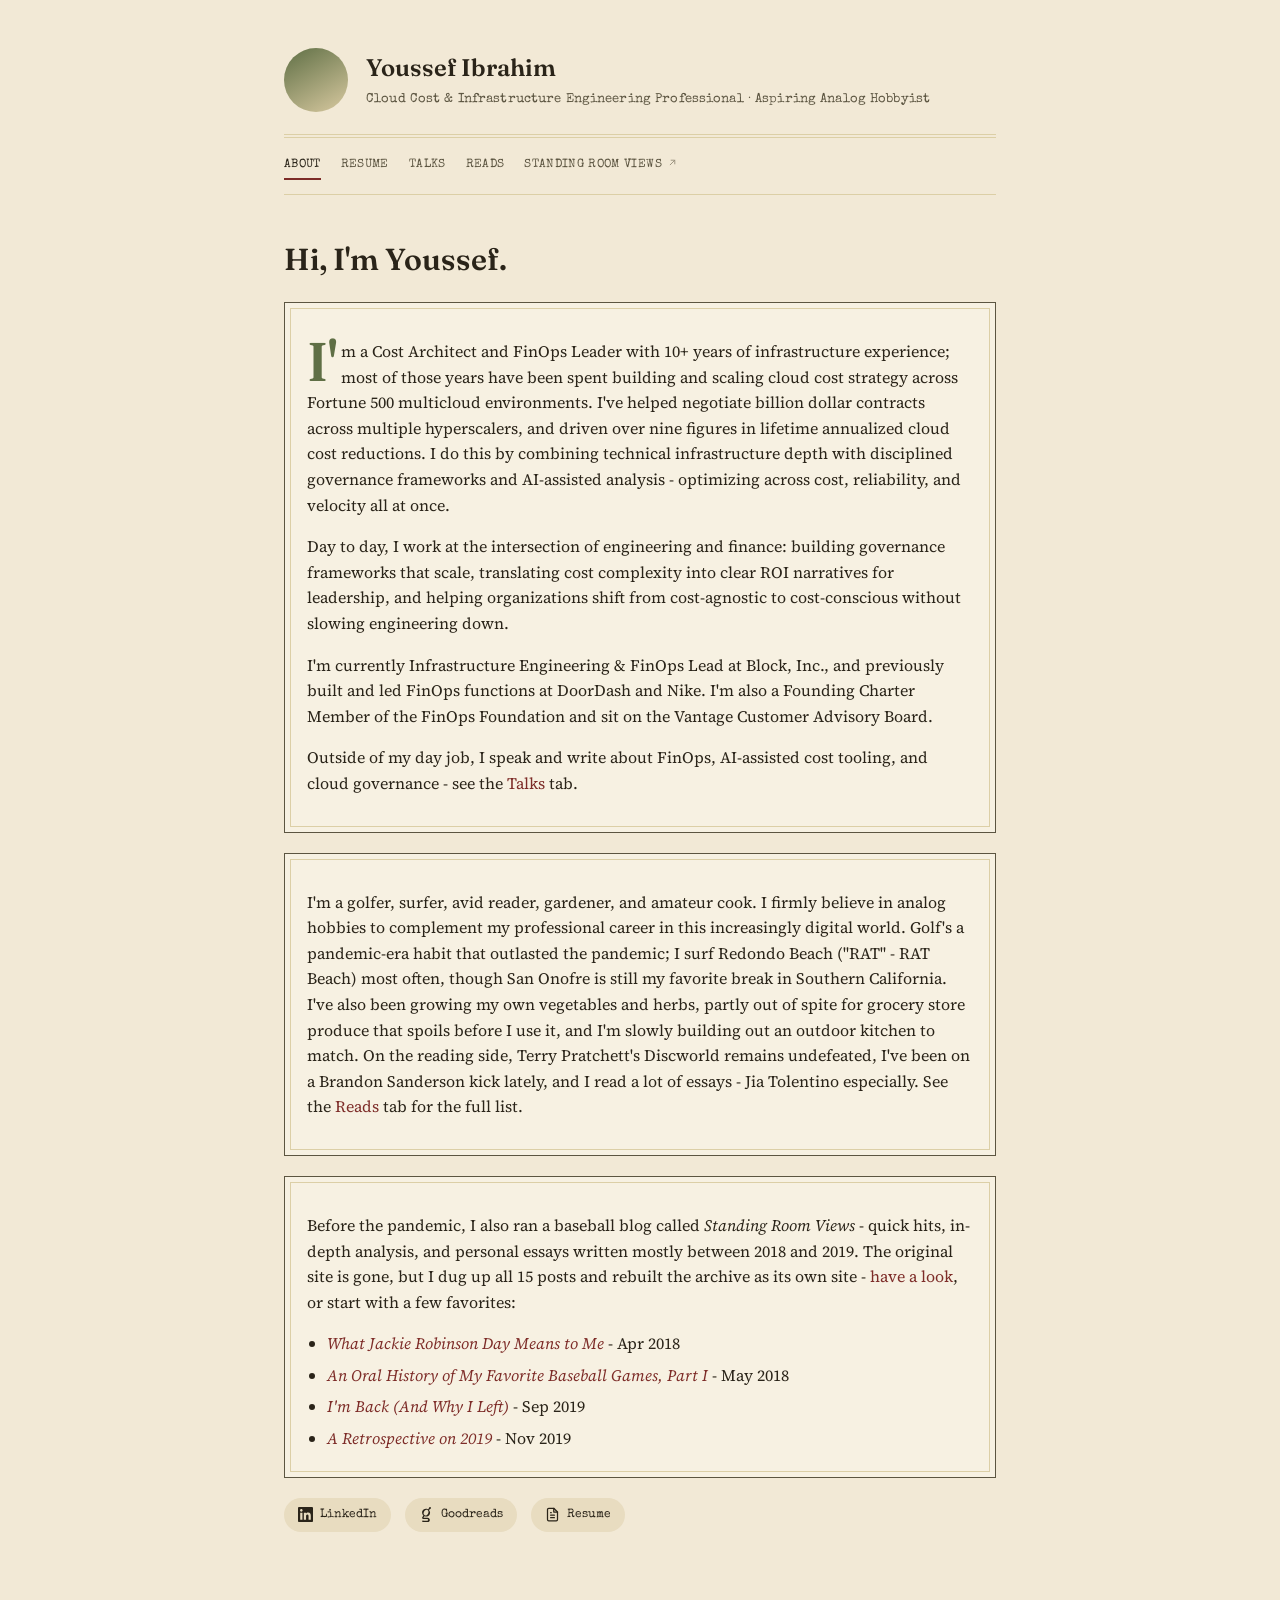
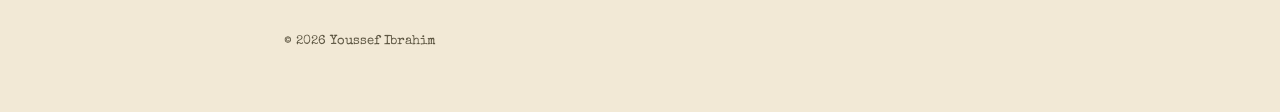
==== commit 01f5048d: "Box every section consistently on About and Resume The hobbies/blog paragraphs on About and the Skil" ====
--- a/index.html
+++ b/index.html
@@ -52,28 +52,32 @@
     cloud governance - see the <a href="talks.html">Talks</a> tab.</p>
   </div>
 
-  <p>I'm a golfer, surfer, avid reader, gardener, and amateur cook. I firmly believe in analog
-  hobbies to complement my professional career in this increasingly digital world. Golf's a
-  pandemic-era habit that outlasted the pandemic; I surf Redondo Beach ("RAT" - RAT Beach)
-  most often, though San Onofre is still my favorite break in Southern California. I've also
-  been growing my own vegetables and herbs, partly out of spite for grocery store produce that
-  spoils before I use it, and I'm slowly building out an outdoor kitchen to match. On the
-  reading side, Terry Pratchett's Discworld remains undefeated, I've been on a Brandon
-  Sanderson kick lately, and I read a lot of essays - Jia Tolentino especially. See the
-  <a href="reads.html">Reads</a> tab for the full list.</p>
+  <div class="card">
+    <p>I'm a golfer, surfer, avid reader, gardener, and amateur cook. I firmly believe in analog
+    hobbies to complement my professional career in this increasingly digital world. Golf's a
+    pandemic-era habit that outlasted the pandemic; I surf Redondo Beach ("RAT" - RAT Beach)
+    most often, though San Onofre is still my favorite break in Southern California. I've also
+    been growing my own vegetables and herbs, partly out of spite for grocery store produce that
+    spoils before I use it, and I'm slowly building out an outdoor kitchen to match. On the
+    reading side, Terry Pratchett's Discworld remains undefeated, I've been on a Brandon
+    Sanderson kick lately, and I read a lot of essays - Jia Tolentino especially. See the
+    <a href="reads.html">Reads</a> tab for the full list.</p>
+  </div>
 
-  <p>Before the pandemic, I also ran a baseball blog called <em>Standing Room Views</em> -
-  quick hits, in-depth analysis, and personal essays written mostly between 2018 and 2019. The
-  original site is gone, but I dug up all 15 posts and rebuilt the archive as its own site -
-  <a href="https://yti93.github.io/standing-room-views/" target="_blank" rel="noopener">have a
-  look</a>, or start with a few favorites:</p>
+  <div class="card">
+    <p>Before the pandemic, I also ran a baseball blog called <em>Standing Room Views</em> -
+    quick hits, in-depth analysis, and personal essays written mostly between 2018 and 2019. The
+    original site is gone, but I dug up all 15 posts and rebuilt the archive as its own site -
+    <a href="https://yti93.github.io/standing-room-views/" target="_blank" rel="noopener">have a
+    look</a>, or start with a few favorites:</p>
 
-  <ul class="tight">
-    <li><a href="https://yti93.github.io/standing-room-views/2018/04/22/what-jackie-robinson-day-means-to-me/" target="_blank" rel="noopener"><em>What Jackie Robinson Day Means to Me</em></a> - Apr 2018</li>
-    <li><a href="https://yti93.github.io/standing-room-views/2018/05/10/an-oral-history-of-my-favorite-baseball-games-part-i/" target="_blank" rel="noopener"><em>An Oral History of My Favorite Baseball Games, Part I</em></a> - May 2018</li>
-    <li><a href="https://yti93.github.io/standing-room-views/2019/09/30/im-back-and-why-i-left/" target="_blank" rel="noopener"><em>I'm Back (And Why I Left)</em></a> - Sep 2019</li>
-    <li><a href="https://yti93.github.io/standing-room-views/2019/11/05/a-retrospective-on-2019/" target="_blank" rel="noopener"><em>A Retrospective on 2019</em></a> - Nov 2019</li>
-  </ul>
+    <ul class="tight">
+      <li><a href="https://yti93.github.io/standing-room-views/2018/04/22/what-jackie-robinson-day-means-to-me/" target="_blank" rel="noopener"><em>What Jackie Robinson Day Means to Me</em></a> - Apr 2018</li>
+      <li><a href="https://yti93.github.io/standing-room-views/2018/05/10/an-oral-history-of-my-favorite-baseball-games-part-i/" target="_blank" rel="noopener"><em>An Oral History of My Favorite Baseball Games, Part I</em></a> - May 2018</li>
+      <li><a href="https://yti93.github.io/standing-room-views/2019/09/30/im-back-and-why-i-left/" target="_blank" rel="noopener"><em>I'm Back (And Why I Left)</em></a> - Sep 2019</li>
+      <li><a href="https://yti93.github.io/standing-room-views/2019/11/05/a-retrospective-on-2019/" target="_blank" rel="noopener"><em>A Retrospective on 2019</em></a> - Nov 2019</li>
+    </ul>
+  </div>
 
   <div class="links-row">
     <a href="https://www.linkedin.com/in/yousseftibrahim/" target="_blank" rel="noopener">
--- a/style.css
+++ b/style.css
@@ -24,6 +24,7 @@
   color: var(--ink);
   font-family: var(--font-body);
   line-height: 1.6;
+  overflow-wrap: break-word;
 }
 
 a { color: var(--accent-deep); text-decoration: none; }
@@ -175,6 +176,8 @@
   gap: 12px;
   position: relative;
 }
+
+.card-header h3 { min-width: 0; }
 
 .card > *:not(.card-header) { position: relative; }
 
@@ -304,6 +307,14 @@
   break-inside: avoid;
 }
 
+.book-info {
+  min-width: 0;
+}
+
+.book-info .meta {
+  overflow-wrap: break-word;
+}
+
 .book-cover {
   width: 84px;
   flex-shrink: 0;
